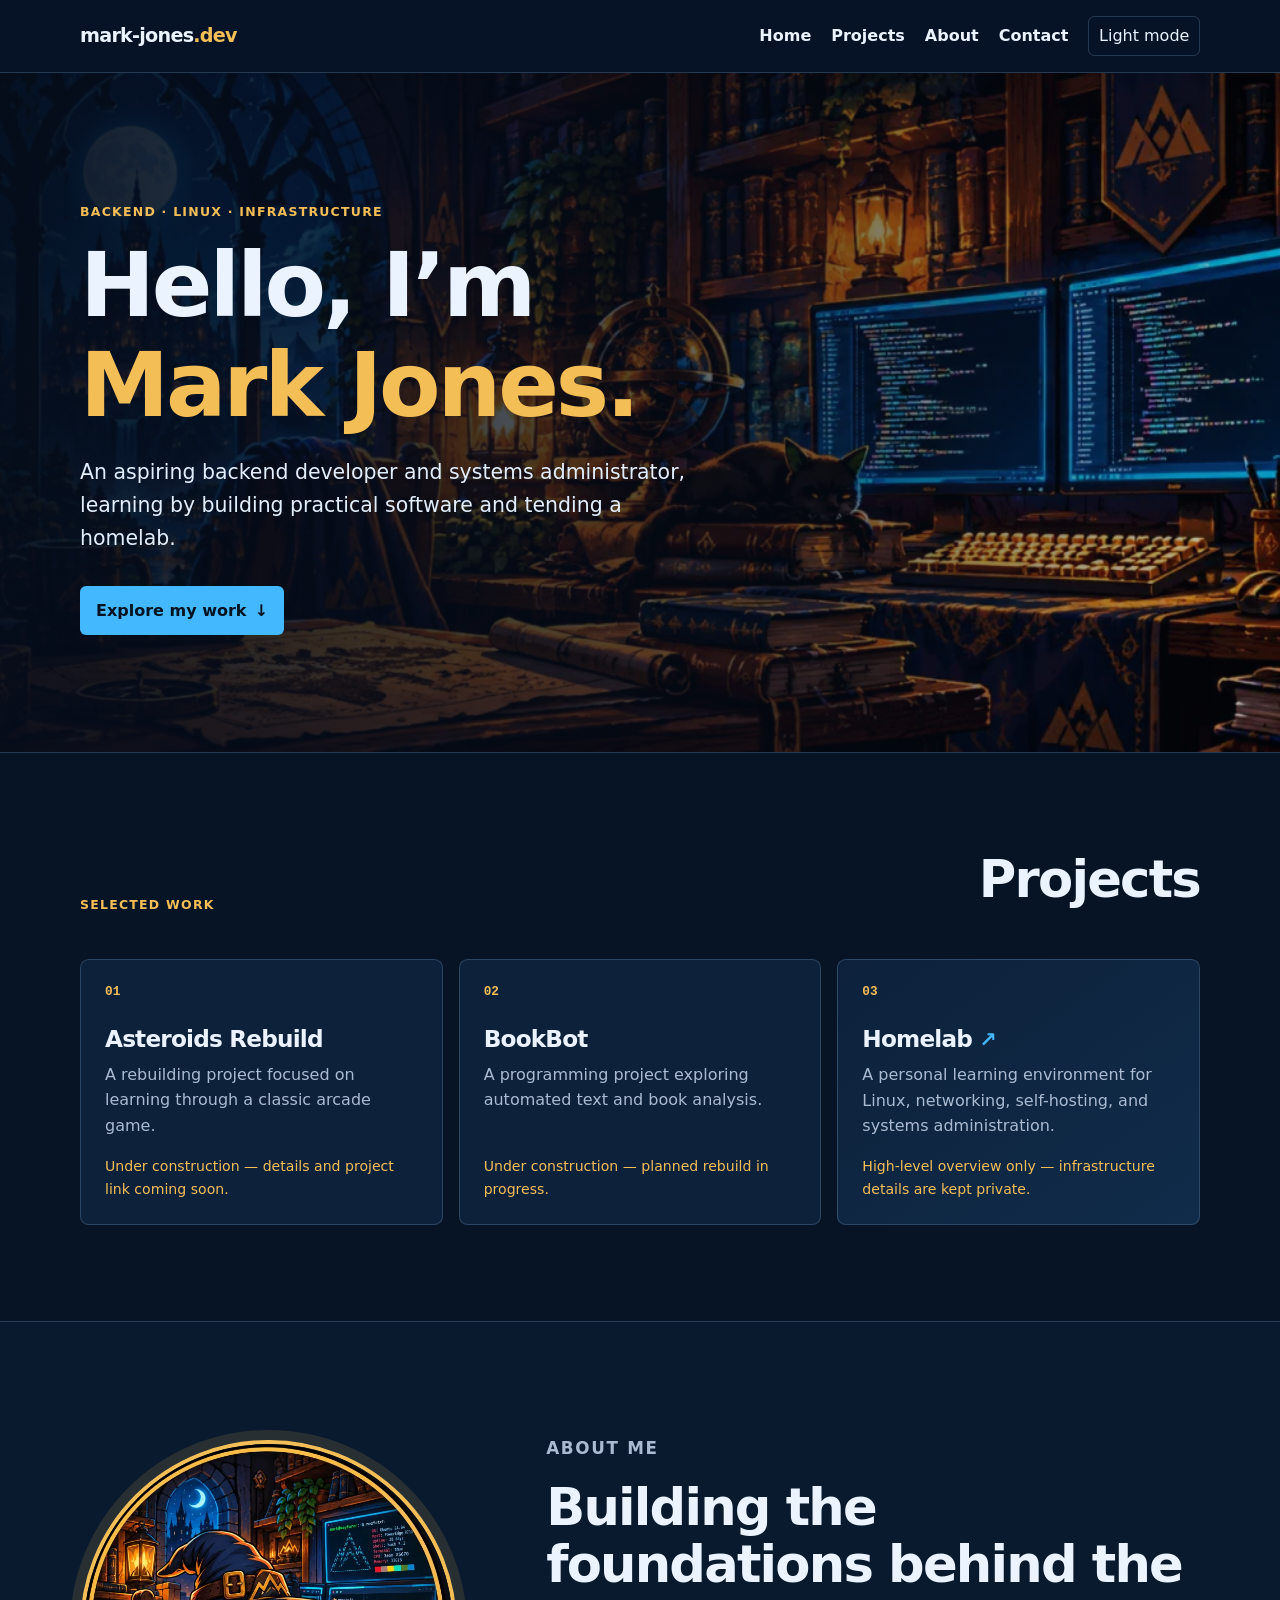
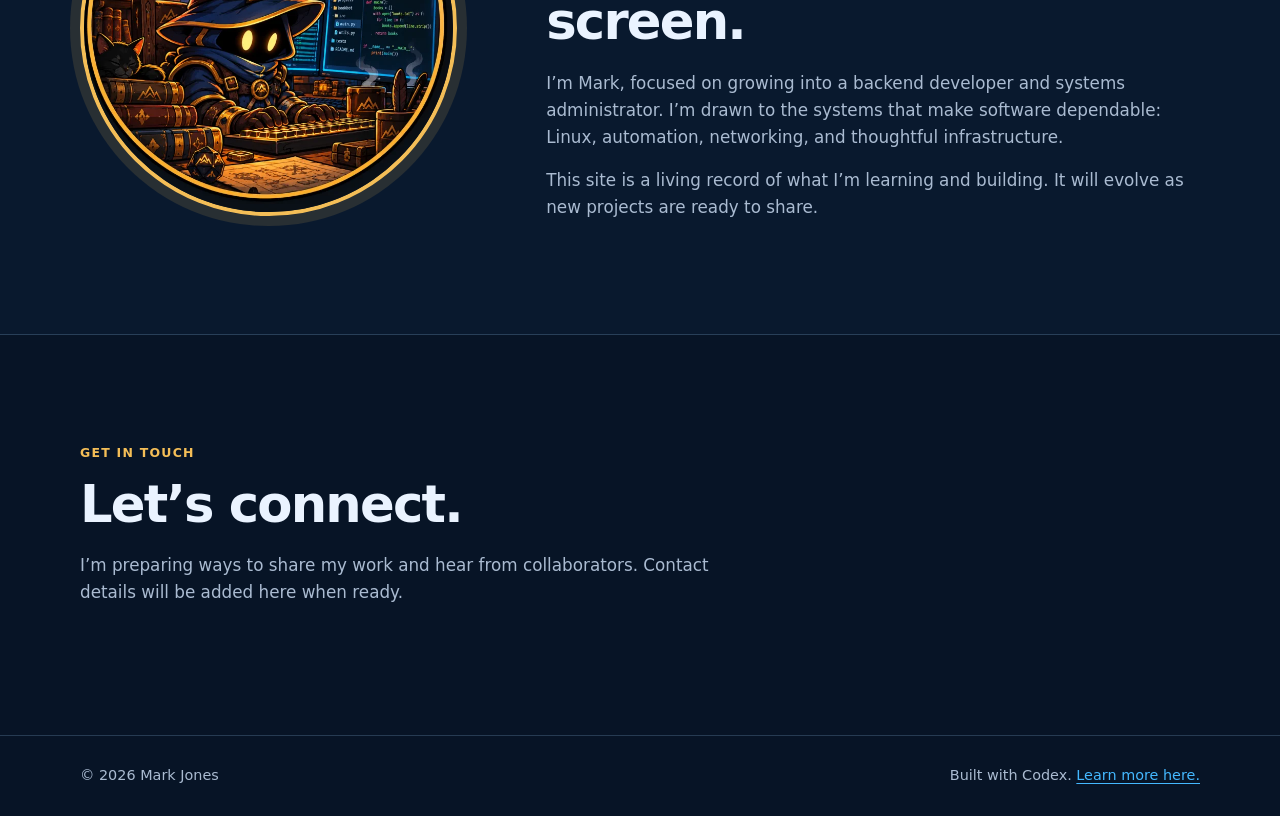
==== index.html @ 110f415d "Initial portfolio site" ====
<!doctype html>
<html lang="en">
  <head>
    <meta charset="utf-8">
    <meta name="viewport" content="width=device-width, initial-scale=1">
    <meta name="description" content="Mark Jones — aspiring backend developer and systems administrator.">
    <title>Mark Jones | Backend & Systems</title>
    <link rel="stylesheet" href="styles.css">
    <script src="script.js" defer></script>
  </head>
  <body>
    <a class="skip-link" href="#main">Skip to content</a>
    <header class="site-header">
      <div class="container nav-wrap">
        <a class="wordmark" href="#home" aria-label="Mark Jones home">mark-jones<span>.dev</span></a>
        <button class="menu-toggle" type="button" aria-expanded="false" aria-controls="primary-nav">Menu</button>
        <nav id="primary-nav" aria-label="Primary navigation">
          <a href="#home">Home</a><a href="#projects">Projects</a><a href="#about">About</a><a href="#contact">Contact</a>
        </nav>
        <button class="theme-toggle" type="button" aria-label="Switch to light theme">Light mode</button>
      </div>
    </header>

    <main id="main">
      <section id="home" class="hero" aria-labelledby="hero-title">
        <img class="hero-art" src="assets/images/moonlit-wizard-study.webp" width="1600" height="533" alt="A moonlit wizard's study with glowing computer screens.">
        <div class="hero-shade"></div>
        <div class="container hero-content">
          <p class="eyebrow">Backend · Linux · Infrastructure</p>
          <h1 id="hero-title">Hello, I’m <span>Mark Jones.</span></h1>
          <p class="hero-copy">An aspiring backend developer and systems administrator, learning by building practical software and tending a homelab.</p>
          <a class="button" href="#projects">Explore my work <span aria-hidden="true">↓</span></a>
        </div>
      </section>

      <section id="projects" class="section container" aria-labelledby="projects-title">
        <div class="section-heading"><p class="eyebrow">Selected work</p><h2 id="projects-title">Projects</h2></div>
        <div class="project-grid">
          <article class="project-card"><div class="project-number">01</div><h3>Asteroids Rebuild</h3><p>A rebuilding project focused on learning through a classic arcade game.</p><p class="status">Under construction — details and project link coming soon.</p></article>
          <article class="project-card"><div class="project-number">02</div><h3>BookBot</h3><p>A programming project exploring automated text and book analysis.</p><p class="status">Under construction — planned rebuild in progress.</p></article>
          <article class="project-card featured"><div class="project-number">03</div><h3><a class="project-link" href="homelab.html">Homelab <span aria-hidden="true">↗</span></a></h3><p>A personal learning environment for Linux, networking, self-hosting, and systems administration.</p><p class="status">High-level overview only — infrastructure details are kept private.</p></article>
        </div>
      </section>

      <section id="about" class="section about-section">
        <div class="container about-grid">
          <figure class="avatar-frame"><img src="assets/images/wizard-coder-avatar.webp" width="720" height="720" alt="Illustrated wizard programming at a keyboard."></figure>
          <div><p class="eyebrow">About me</p><h2>Building the foundations behind the screen.</h2><p>I’m Mark, focused on growing into a backend developer and systems administrator. I’m drawn to the systems that make software dependable: Linux, automation, networking, and thoughtful infrastructure.</p><p>This site is a living record of what I’m learning and building. It will evolve as new projects are ready to share.</p></div>
        </div>
      </section>

      <section id="contact" class="section container contact" aria-labelledby="contact-title">
        <p class="eyebrow">Get in touch</p><h2 id="contact-title">Let’s connect.</h2>
        <p>I’m preparing ways to share my work and hear from collaborators. Contact details will be added here when ready.</p>
      </section>
    </main>

    <footer><div class="container"><p>© <span id="year"></span> Mark Jones</p><p>Built with Codex. <a href="https://openai.com/codex/" target="_blank" rel="noopener noreferrer">Learn more here.</a></p></div></footer>
  </body>
</html>
---- styles.css ----
:root { --bg:#071426; --surface:#0d213b; --text:#eaf3ff; --muted:#aabbd1; --blue:#44b8ff; --gold:#f4be57; --line:rgba(150,196,236,.22); color-scheme:dark; }
:root[data-theme="light"] { --bg:#f4f8fc; --surface:#fff; --text:#10213a; --muted:#50627a; --blue:#076ba8; --gold:#96650a; --line:rgba(21,62,105,.2); color-scheme:light; }
* { box-sizing:border-box; } html { scroll-behavior:smooth; } body { margin:0; background:var(--bg); color:var(--text); font:16px/1.6 system-ui,-apple-system,BlinkMacSystemFont,"Segoe UI",sans-serif; } a { color:var(--blue); text-underline-offset:.2em; } a:hover { color:var(--gold); } :focus-visible { outline:3px solid var(--gold); outline-offset:4px; } .container { width:min(1120px,calc(100% - 2.5rem)); margin:auto; } .skip-link { position:absolute; left:-999px; top:1rem; z-index:10; background:var(--gold); color:#111; padding:.55rem .8rem; } .skip-link:focus { left:1rem; }
.site-header { position:sticky; top:0; z-index:5; background:color-mix(in srgb,var(--bg) 92%,transparent); backdrop-filter:blur(12px); border-bottom:1px solid var(--line); } .nav-wrap { min-height:4.5rem; display:flex; align-items:center; gap:1.25rem; } .wordmark { color:var(--text); text-decoration:none; font-weight:800; font-size:1.2rem; letter-spacing:-.04em; margin-right:auto; } .wordmark span { color:var(--gold); } nav { display:flex; gap:1.25rem; } nav a { color:var(--text); text-decoration:none; font-weight:650; } .theme-toggle,.menu-toggle { border:1px solid var(--line); border-radius:.4rem; background:transparent; color:var(--text); font:inherit; padding:.4rem .6rem; cursor:pointer; } .menu-toggle { display:none; }
.hero { min-height:min(680px,calc(100vh - 4.5rem)); position:relative; display:grid; align-items:center; overflow:hidden; border-bottom:1px solid var(--line); } .hero-art,.hero-shade { position:absolute; inset:0; width:100%; height:100%; } .hero-art { object-fit:cover; object-position:center; } .hero-shade { background:linear-gradient(90deg,rgba(5,13,27,.94) 0%,rgba(5,13,27,.7) 45%,rgba(5,13,27,.22) 100%); } .hero-content { position:relative; padding-block:5rem; max-width:1120px; } .eyebrow { color:var(--gold); font-weight:750; letter-spacing:.1em; text-transform:uppercase; font-size:.78rem; margin:0 0:.8rem; } h1,h2,h3 { line-height:1.12; letter-spacing:-.035em; } h1 { font-size:clamp(2.8rem,7vw,5.8rem); max-width:11ch; margin:.1rem 0 1rem; } h1 span { color:var(--gold); } .hero-copy { max-width:39rem; color:#e2eefc; font-size:clamp(1.05rem,2vw,1.28rem); margin-bottom:2rem; } .button { display:inline-flex; gap:.5rem; align-items:center; background:var(--blue); color:#041322; font-weight:800; text-decoration:none; border-radius:.38rem; padding:.72rem 1rem; } .button:hover { background:var(--gold); color:#171006; }
.section { padding-block:6rem; } .section-heading { display:flex; align-items:end; justify-content:space-between; margin-bottom:2rem; } h2 { font-size:clamp(2rem,4vw,3.2rem); margin:.1rem 0 1.2rem; } .project-grid { display:grid; grid-template-columns:repeat(3,1fr); gap:1rem; } .project-card { background:var(--surface); border:1px solid var(--line); padding:1.5rem; border-radius:.55rem; min-height:250px; display:flex; flex-direction:column; } .project-card:hover { border-color:var(--blue); transform:translateY(-3px); transition:.18s ease; } .project-number { color:var(--gold); font:700 .8rem ui-monospace,SFMono-Regular,Menlo,monospace; } h3 { font-size:1.45rem; margin:1.7rem 0 .6rem; } .project-card p { color:var(--muted); margin:0; } .project-card .status { font-size:.88rem; margin-top:auto; padding-top:1rem; color:var(--gold); } .featured { background:linear-gradient(145deg,var(--surface),color-mix(in srgb,var(--surface) 70%,#17456b)); }
.project-link { color:var(--text); text-decoration:none; } .project-link span { color:var(--blue); font-size:.9em; } .project-link:hover { color:var(--blue); }
.about-section { border-block:1px solid var(--line); background:color-mix(in srgb,var(--surface) 40%,var(--bg)); } .about-grid { display:grid; grid-template-columns:minmax(220px,.72fr) 1.25fr; gap:clamp(2rem,7vw,6rem); align-items:center; } .avatar-frame { margin:0; border-radius:50%; overflow:hidden; border:4px solid var(--gold); aspect-ratio:1; box-shadow:0 0 0 10px color-mix(in srgb,var(--gold) 13%,transparent); } .avatar-frame img { width:100%; height:100%; object-fit:cover; display:block; } .about-grid p,.contact>p:last-child { color:var(--muted); max-width:62ch; font-size:1.05rem; }
.page-hero { padding:clamp(5rem,12vw,9rem) 0 4.5rem; background:radial-gradient(circle at 72% 12%,color-mix(in srgb,var(--blue) 20%,transparent),transparent 35%),var(--bg); border-bottom:1px solid var(--line); } .page-hero h1 { max-width:16ch; font-size:clamp(2.8rem,7vw,5.4rem); } .page-hero h1 span { color:var(--gold); } .page-lead { max-width:44rem; color:var(--muted); font-size:1.15rem; } .focus-grid { display:grid; grid-template-columns:repeat(3,1fr); gap:1rem; } .focus-card { padding:1.4rem; border:1px solid var(--line); border-radius:.55rem; background:var(--surface); } .focus-card h3 { margin:.2rem 0 .6rem; font-size:1.18rem; } .focus-card p { color:var(--muted); margin:0; } .privacy-note { padding:1.6rem; border-left:4px solid var(--gold); background:color-mix(in srgb,var(--surface) 75%,var(--gold)); border-radius:0 .5rem .5rem 0; } .privacy-note h2 { font-size:1.55rem; margin:0 0 .7rem; } .privacy-note p { margin:.5rem 0 0; color:var(--muted); } .back-link { font-weight:700; }
.contact { padding-bottom:7rem; } footer { border-top:1px solid var(--line); color:var(--muted); font-size:.9rem; } footer .container { min-height:5rem; display:flex; justify-content:space-between; align-items:center; gap:1rem; } footer p { margin:0; }
@media (max-width:700px) { .menu-toggle { display:block; } nav { display:none; position:absolute; top:4.5rem; left:0; right:0; padding:1rem 1.25rem; background:var(--bg); border-bottom:1px solid var(--line); flex-direction:column; } nav.open { display:flex; } .theme-toggle { margin-left:0; } .hero { min-height:580px; } .hero-shade { background:linear-gradient(90deg,rgba(5,13,27,.92),rgba(5,13,27,.5)); } .project-grid,.about-grid,.focus-grid { grid-template-columns:1fr; } .avatar-frame { width:min(280px,72vw); } footer .container { padding-block:1rem; align-items:flex-start; flex-direction:column; } }
@media (prefers-reduced-motion:reduce) { html { scroll-behavior:auto; } .project-card:hover { transform:none; transition:none; } }
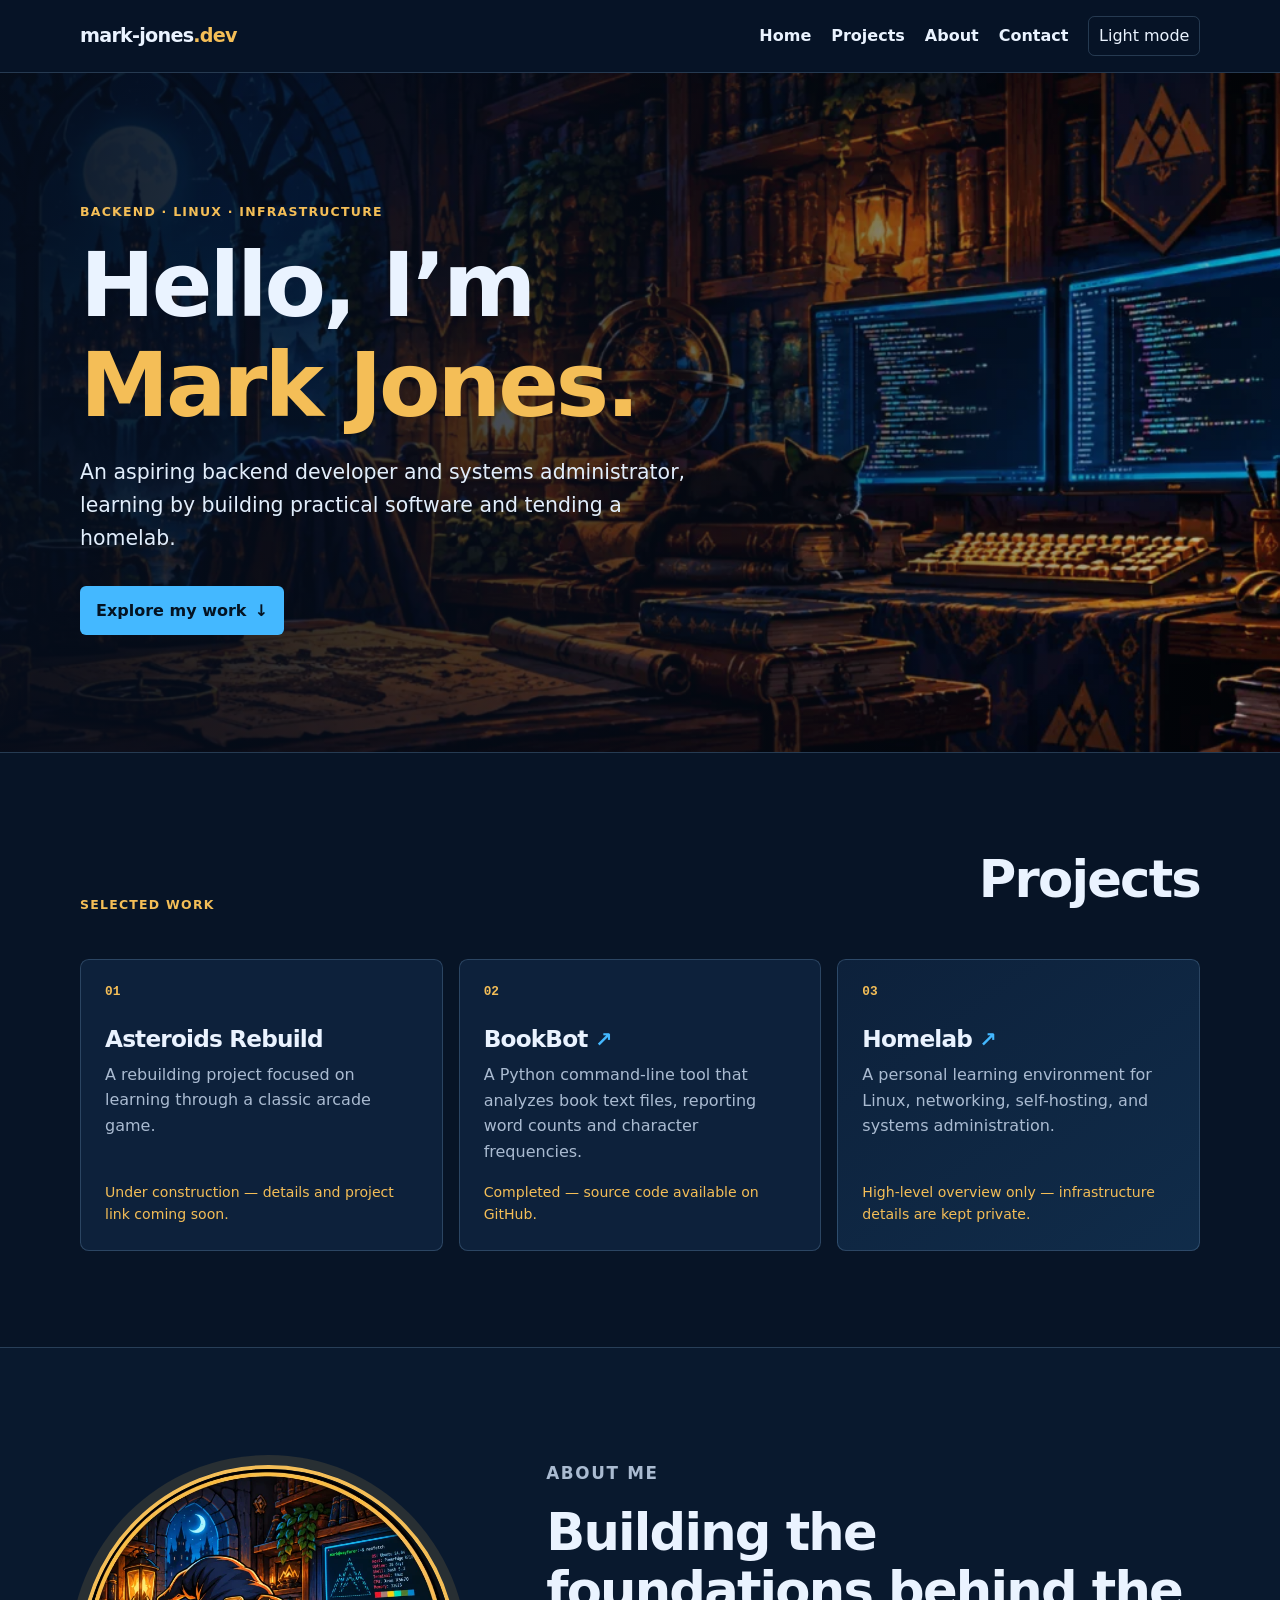
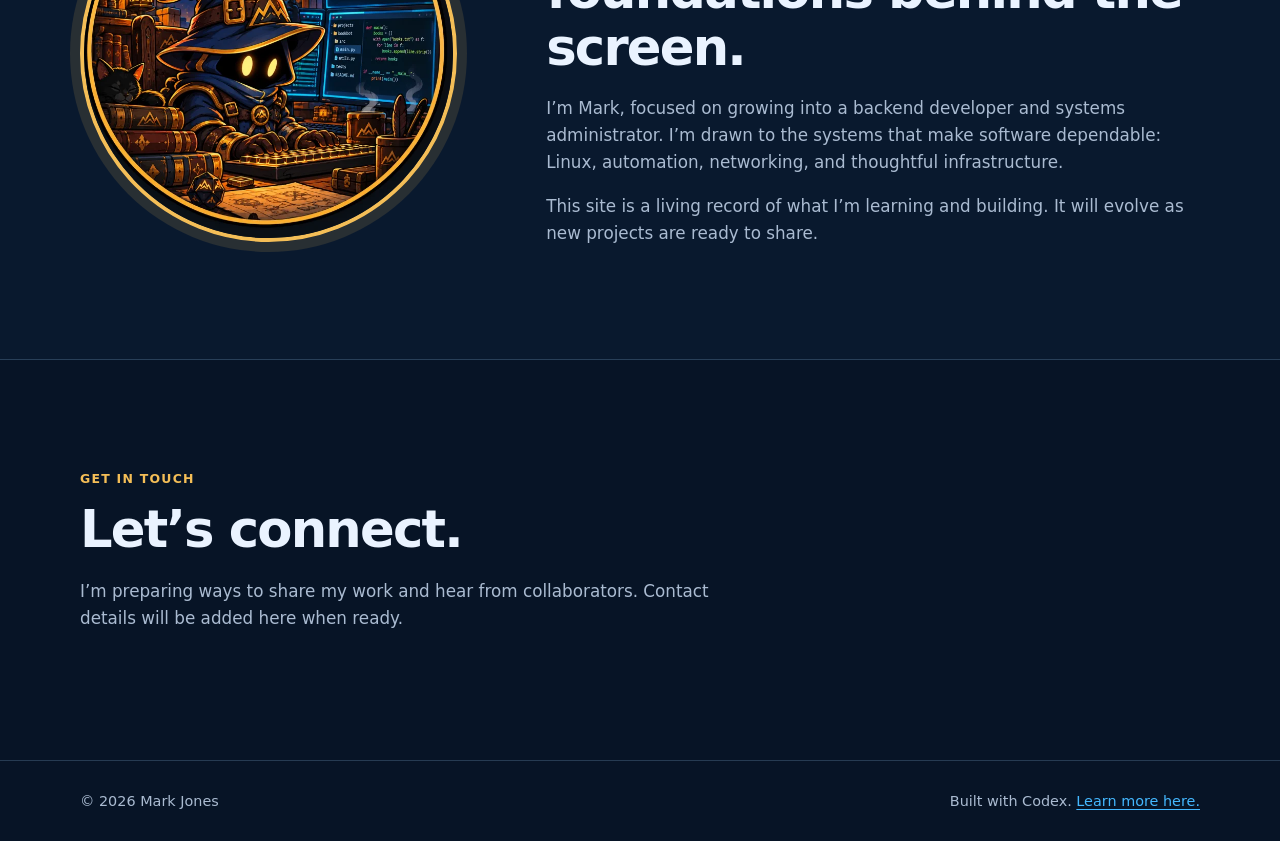
==== commit b128e6c0: "Update BookBot project card with completed analysis tool" ====
--- a/index.html
+++ b/index.html
@@ -37,7 +37,7 @@
         <div class="section-heading"><p class="eyebrow">Selected work</p><h2 id="projects-title">Projects</h2></div>
         <div class="project-grid">
           <article class="project-card"><div class="project-number">01</div><h3>Asteroids Rebuild</h3><p>A rebuilding project focused on learning through a classic arcade game.</p><p class="status">Under construction — details and project link coming soon.</p></article>
-          <article class="project-card"><div class="project-number">02</div><h3>BookBot</h3><p>A programming project exploring automated text and book analysis.</p><p class="status">Under construction — planned rebuild in progress.</p></article>
+          <article class="project-card"><div class="project-number">02</div><h3><a class="project-link" href="https://github.com/1m1w1j1/bookbot">BookBot <span aria-hidden="true">↗</span></a></h3><p>A Python command-line tool that analyzes book text files, reporting word counts and character frequencies.</p><p class="status">Completed — source code available on GitHub.</p></article>
           <article class="project-card featured"><div class="project-number">03</div><h3><a class="project-link" href="homelab.html">Homelab <span aria-hidden="true">↗</span></a></h3><p>A personal learning environment for Linux, networking, self-hosting, and systems administration.</p><p class="status">High-level overview only — infrastructure details are kept private.</p></article>
         </div>
       </section>
